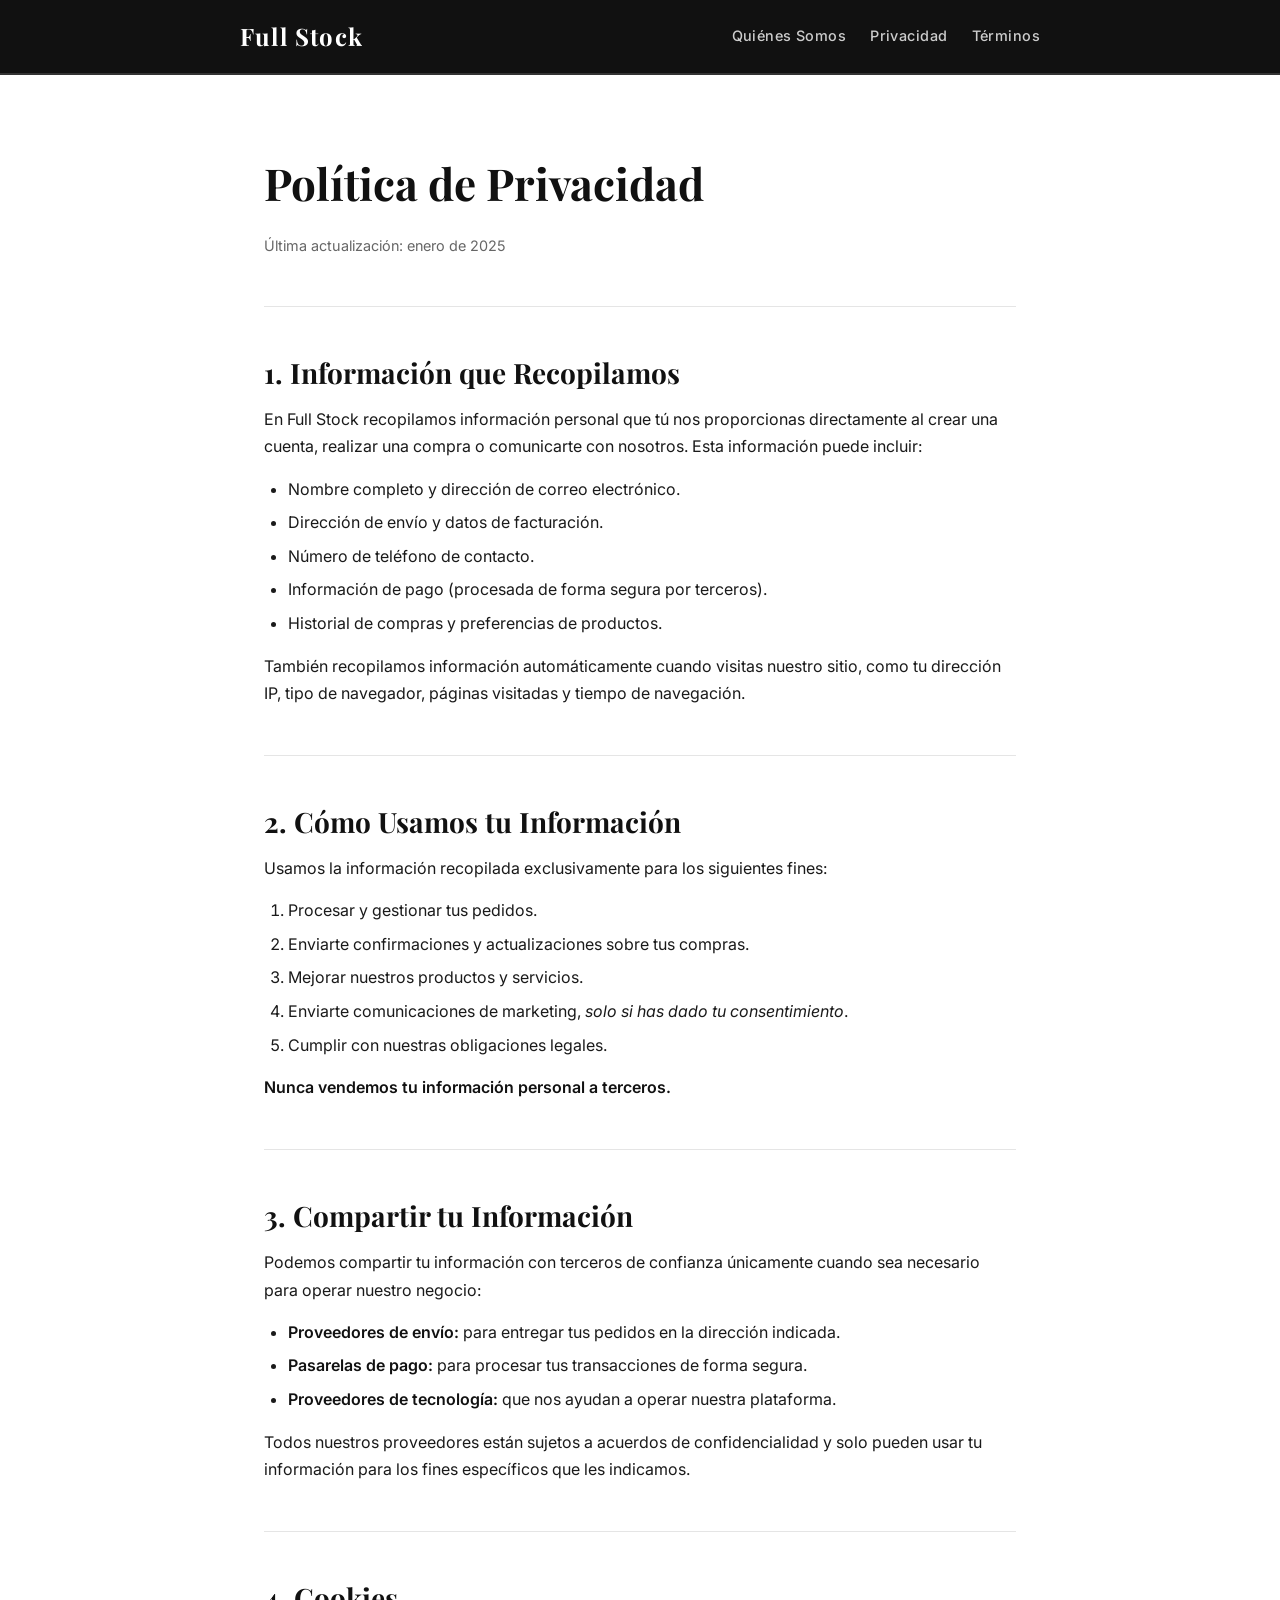
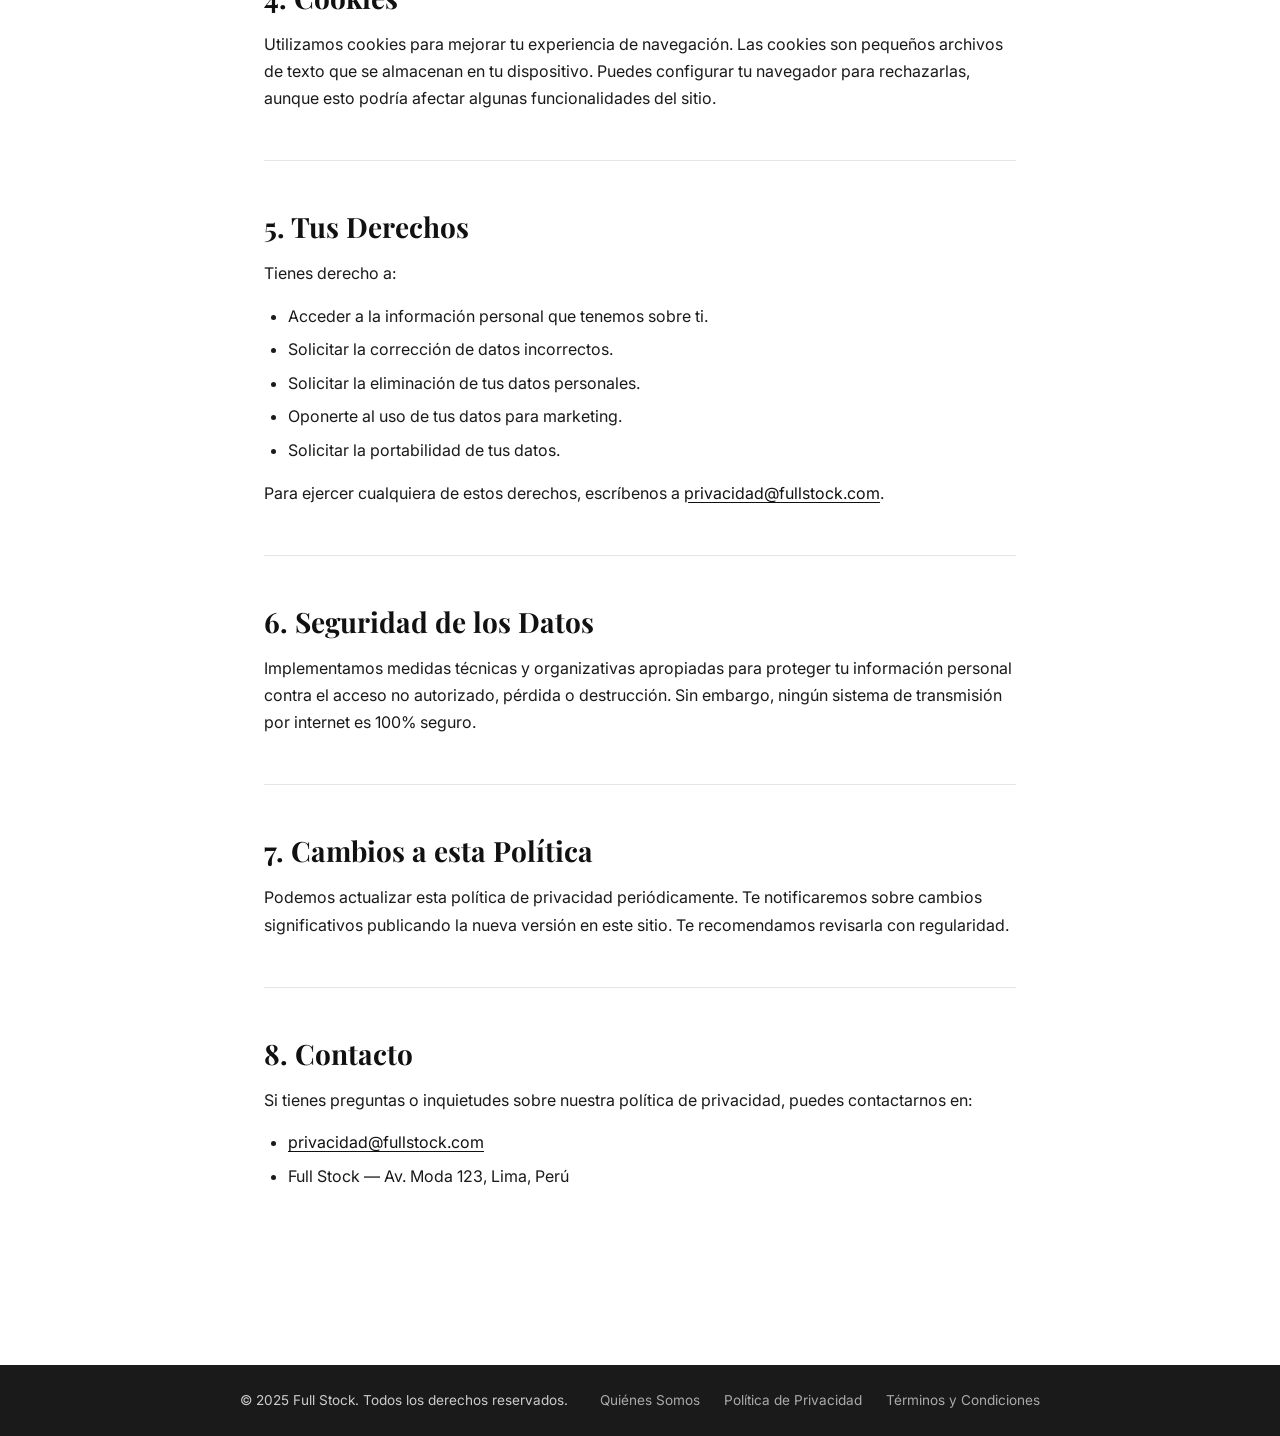
==== privacy.html @ d18617a7 "Agrega páginas de Privacidad y Términos con navegación" ====
<!DOCTYPE html>
<html lang="es">
  <head>
    <meta charset="UTF-8" />
    <meta name="viewport" content="width=device-width, initial-scale=1.0" />
    <title>Política de Privacidad | Full Stock</title>
    <link rel="stylesheet" href="styles.css" />
  </head>
  <body>

    <header>
      <div class="header-inner">
        <span class="logo">Full Stock</span>
        <nav>
          <a href="about.html">Quiénes Somos</a>
          <a href="privacy.html">Privacidad</a>
          <a href="terms.html">Términos</a>
        </nav>
      </div>
    </header>

    <main>

      <div class="page-header">
        <h1>Política de Privacidad</h1>
        <p>Última actualización: enero de 2025</p>
      </div>

      <section>
        <h2>1. Información que Recopilamos</h2>
        <p>
          En Full Stock recopilamos información personal que tú nos proporcionas
          directamente al crear una cuenta, realizar una compra o comunicarte con
          nosotros. Esta información puede incluir:
        </p>
        <ul>
          <li>Nombre completo y dirección de correo electrónico.</li>
          <li>Dirección de envío y datos de facturación.</li>
          <li>Número de teléfono de contacto.</li>
          <li>Información de pago (procesada de forma segura por terceros).</li>
          <li>Historial de compras y preferencias de productos.</li>
        </ul>
        <p>
          También recopilamos información automáticamente cuando visitas nuestro
          sitio, como tu dirección IP, tipo de navegador, páginas visitadas y
          tiempo de navegación.
        </p>
      </section>

      <section>
        <h2>2. Cómo Usamos tu Información</h2>
        <p>
          Usamos la información recopilada exclusivamente para los siguientes
          fines:
        </p>
        <ol>
          <li>Procesar y gestionar tus pedidos.</li>
          <li>Enviarte confirmaciones y actualizaciones sobre tus compras.</li>
          <li>Mejorar nuestros productos y servicios.</li>
          <li>
            Enviarte comunicaciones de marketing, <em>solo si has dado tu
            consentimiento</em>.
          </li>
          <li>Cumplir con nuestras obligaciones legales.</li>
        </ol>
        <p>
          <strong>Nunca vendemos tu información personal a terceros.</strong>
        </p>
      </section>

      <section>
        <h2>3. Compartir tu Información</h2>
        <p>
          Podemos compartir tu información con terceros de confianza únicamente
          cuando sea necesario para operar nuestro negocio:
        </p>
        <ul>
          <li>
            <strong>Proveedores de envío:</strong> para entregar tus pedidos en
            la dirección indicada.
          </li>
          <li>
            <strong>Pasarelas de pago:</strong> para procesar tus transacciones
            de forma segura.
          </li>
          <li>
            <strong>Proveedores de tecnología:</strong> que nos ayudan a operar
            nuestra plataforma.
          </li>
        </ul>
        <p>
          Todos nuestros proveedores están sujetos a acuerdos de
          confidencialidad y solo pueden usar tu información para los fines
          específicos que les indicamos.
        </p>
      </section>

      <section>
        <h2>4. Cookies</h2>
        <p>
          Utilizamos cookies para mejorar tu experiencia de navegación. Las
          cookies son pequeños archivos de texto que se almacenan en tu
          dispositivo. Puedes configurar tu navegador para rechazarlas, aunque
          esto podría afectar algunas funcionalidades del sitio.
        </p>
      </section>

      <section>
        <h2>5. Tus Derechos</h2>
        <p>Tienes derecho a:</p>
        <ul>
          <li>Acceder a la información personal que tenemos sobre ti.</li>
          <li>Solicitar la corrección de datos incorrectos.</li>
          <li>Solicitar la eliminación de tus datos personales.</li>
          <li>Oponerte al uso de tus datos para marketing.</li>
          <li>Solicitar la portabilidad de tus datos.</li>
        </ul>
        <p>
          Para ejercer cualquiera de estos derechos, escríbenos a
          <a href="mailto:privacidad@fullstock.com">privacidad@fullstock.com</a>.
        </p>
      </section>

      <section>
        <h2>6. Seguridad de los Datos</h2>
        <p>
          Implementamos medidas técnicas y organizativas apropiadas para
          proteger tu información personal contra el acceso no autorizado,
          pérdida o destrucción. Sin embargo, ningún sistema de transmisión por
          internet es 100% seguro.
        </p>
      </section>

      <section>
        <h2>7. Cambios a esta Política</h2>
        <p>
          Podemos actualizar esta política de privacidad periódicamente. Te
          notificaremos sobre cambios significativos publicando la nueva versión
          en este sitio. Te recomendamos revisarla con regularidad.
        </p>
      </section>

      <section>
        <h2>8. Contacto</h2>
        <p>
          Si tienes preguntas o inquietudes sobre nuestra política de
          privacidad, puedes contactarnos en:
        </p>
        <ul>
          <li>
            <a href="mailto:privacidad@fullstock.com">privacidad@fullstock.com</a>
          </li>
          <li>Full Stock &mdash; Av. Moda 123, Lima, Perú</li>
        </ul>
      </section>

    </main>

    <footer>
      <div class="footer-inner">
        <p>&copy; 2025 Full Stock. Todos los derechos reservados.</p>
        <nav>
          <a href="about.html">Quiénes Somos</a>
          <a href="privacy.html">Política de Privacidad</a>
          <a href="terms.html">Términos y Condiciones</a>
        </nav>
      </div>
    </footer>

  </body>
</html>
---- styles.css ----
/* =========================================
   Full Stock - Estilos Globales
   ========================================= */

/* Importar fuente de Google Fonts */
@import url('https://fonts.googleapis.com/css2?family=Playfair+Display:wght@400;600;700&family=Inter:wght@300;400;500;600&display=swap');

/* Reset y box-sizing global */
*,
*::before,
*::after {
  box-sizing: border-box;
  margin: 0;
  padding: 0;
}

/* =========================================
   Variables de diseño
   ========================================= */
:root {
  --color-bg: #ffffff;
  --color-text: #1a1a1a;
  --color-text-muted: #666666;
  --color-heading: #111111;
  --color-accent: #2d2d2d;
  --color-border: #e5e5e5;
  --color-header-bg: #111111;
  --color-header-text: #ffffff;
  --color-footer-bg: #1a1a1a;
  --color-footer-text: #cccccc;
  --color-link: #111111;
  --color-link-hover: #555555;

  --font-display: 'Playfair Display', Georgia, serif;
  --font-body: 'Inter', system-ui, sans-serif;

  --max-width: 800px;
  --spacing-xs: 8px;
  --spacing-sm: 16px;
  --spacing-md: 24px;
  --spacing-lg: 48px;
  --spacing-xl: 80px;
}

/* =========================================
   Base
   ========================================= */
html {
  font-size: 16px;
  scroll-behavior: smooth;
}

body {
  font-family: var(--font-body);
  font-weight: 400;
  color: var(--color-text);
  background-color: var(--color-bg);
  line-height: 1.7;
}

/* =========================================
   Tipografía
   ========================================= */
h1, h2, h3, h4 {
  font-family: var(--font-display);
  color: var(--color-heading);
  line-height: 1.25;
  font-weight: 700;
}

h1 {
  font-size: 2.75rem;
  margin-bottom: var(--spacing-md);
}

h2 {
  font-size: 1.75rem;
  margin-bottom: var(--spacing-sm);
}

h3 {
  font-size: 1.25rem;
  margin-bottom: var(--spacing-xs);
}

p {
  font-size: 1rem;
  color: var(--color-text);
  margin-bottom: var(--spacing-sm);
}

p:last-child {
  margin-bottom: 0;
}

a {
  color: var(--color-link);
  text-decoration: underline;
  text-underline-offset: 3px;
  transition: color 0.2s ease;
}

a:hover {
  color: var(--color-link-hover);
}

ul, ol {
  padding-left: var(--spacing-md);
  margin-bottom: var(--spacing-sm);
}

li {
  margin-bottom: var(--spacing-xs);
  line-height: 1.6;
}

strong {
  font-weight: 600;
  color: var(--color-heading);
}

/* =========================================
   Header
   ========================================= */
header {
  background-color: var(--color-header-bg);
  color: var(--color-header-text);
  padding: var(--spacing-sm) var(--spacing-md);
  border-bottom: 2px solid #333333;
}

.header-inner {
  max-width: var(--max-width);
  margin: 0 auto;
  display: flex;
  align-items: center;
  justify-content: space-between;
  flex-wrap: wrap;
  gap: var(--spacing-sm);
}

.logo {
  font-family: var(--font-display);
  font-size: 1.5rem;
  font-weight: 700;
  color: var(--color-header-text);
  letter-spacing: 0.05em;
}

header nav {
  display: flex;
  gap: var(--spacing-md);
  flex-wrap: wrap;
}

header nav a {
  color: #cccccc;
  text-decoration: none;
  font-size: 0.9rem;
  font-weight: 500;
  letter-spacing: 0.03em;
  transition: color 0.2s ease;
}

header nav a:hover {
  color: #ffffff;
}

/* =========================================
   Main Content
   ========================================= */
main {
  max-width: var(--max-width);
  margin: 0 auto;
  padding: var(--spacing-xl) var(--spacing-md);
}

/* Secciones dentro de main */
main section {
  margin-bottom: var(--spacing-lg);
  padding-bottom: var(--spacing-lg);
  border-bottom: 1px solid var(--color-border);
}

main section:last-child {
  border-bottom: none;
  margin-bottom: 0;
  padding-bottom: 0;
}

/* Hero section */
.hero-section {
  text-align: left;
}

.hero-subtitle {
  font-size: 1.15rem;
  color: var(--color-text-muted);
  max-width: 600px;
  line-height: 1.8;
}

/* =========================================
   Footer
   ========================================= */
footer {
  background-color: var(--color-footer-bg);
  color: var(--color-footer-text);
  padding: var(--spacing-md);
  margin-top: var(--spacing-xl);
}

.footer-inner {
  max-width: var(--max-width);
  margin: 0 auto;
  display: flex;
  align-items: center;
  justify-content: space-between;
  flex-wrap: wrap;
  gap: var(--spacing-sm);
}

footer p {
  font-size: 0.85rem;
  color: var(--color-footer-text);
  margin-bottom: 0;
}

footer nav {
  display: flex;
  gap: var(--spacing-md);
  flex-wrap: wrap;
}

footer nav a {
  color: #aaaaaa;
  text-decoration: none;
  font-size: 0.85rem;
  transition: color 0.2s ease;
}

footer nav a:hover {
  color: #ffffff;
}

/* =========================================
   Página de Privacidad y Términos
   ========================================= */
.page-header {
  margin-bottom: var(--spacing-lg);
  padding-bottom: var(--spacing-lg);
  border-bottom: 1px solid var(--color-border);
}

.page-header p {
  color: var(--color-text-muted);
  font-size: 0.9rem;
}

/* =========================================
   Responsive
   ========================================= */
@media (max-width: 600px) {
  h1 {
    font-size: 2rem;
  }

  h2 {
    font-size: 1.4rem;
  }

  main {
    padding: var(--spacing-lg) var(--spacing-sm);
  }

  .header-inner,
  .footer-inner {
    flex-direction: column;
    align-items: flex-start;
  }
}
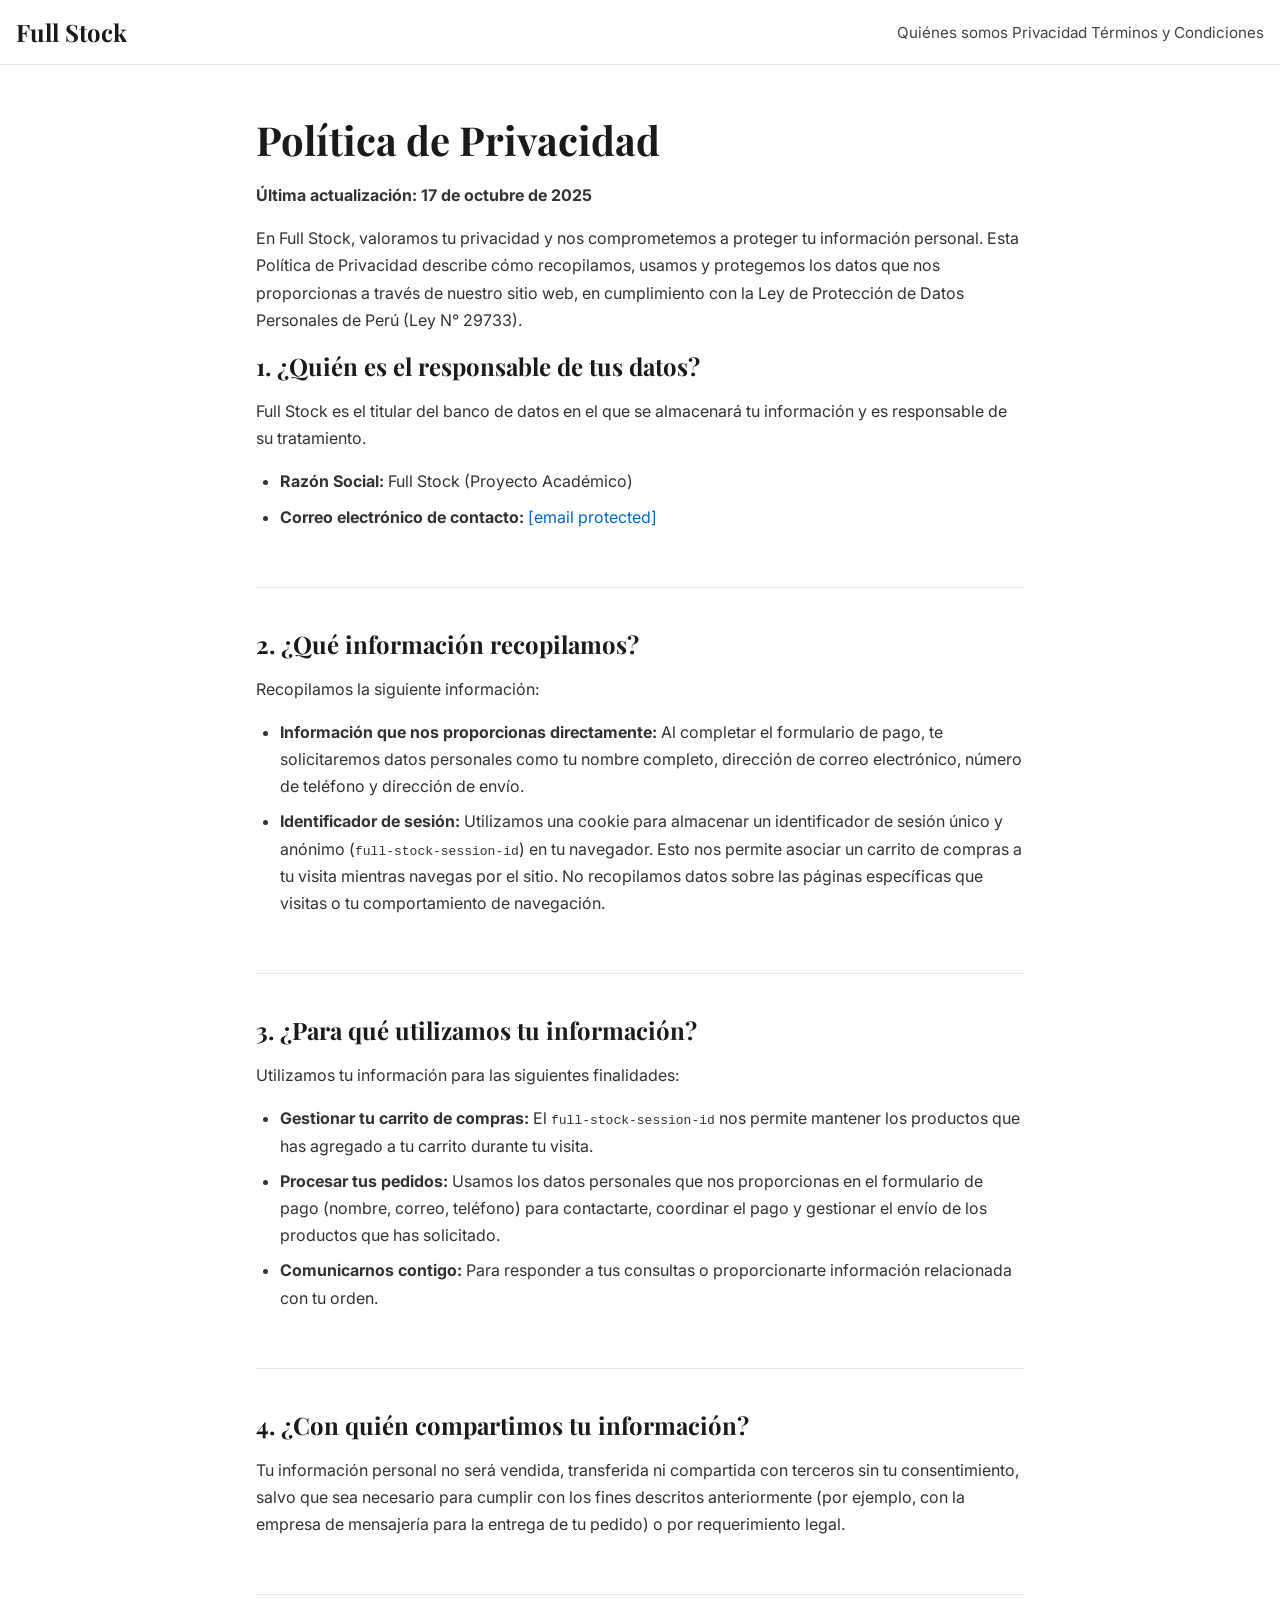
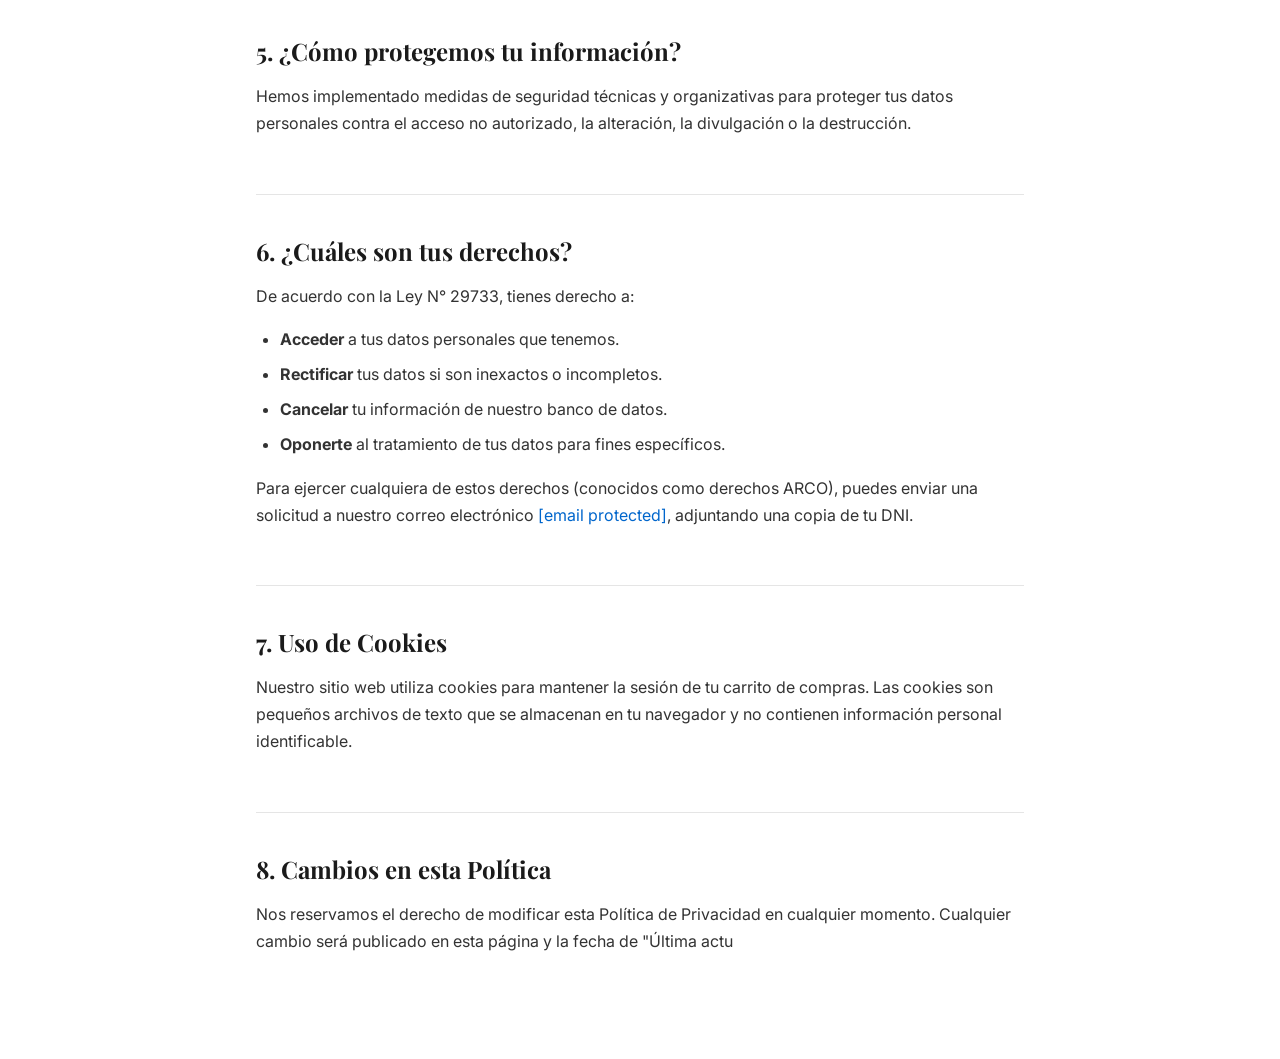
==== commit 052d6416: "Actualiza estilos y contenido de páginas principales" ====
--- a/privacy.html
+++ b/privacy.html
@@ -8,164 +8,138 @@
   </head>
   <body>
 
-    <header>
+    <header class="site-header">
       <div class="header-inner">
-        <span class="logo">Full Stock</span>
-        <nav>
-          <a href="about.html">Quiénes Somos</a>
+        <a href="index.html" class="logo">Full Stock</a>
+        <nav class="main-nav">
+          <a href="about.html">Quiénes somos</a>
           <a href="privacy.html">Privacidad</a>
-          <a href="terms.html">Términos</a>
+          <a href="terms.html">Términos y Condiciones</a>
         </nav>
       </div>
     </header>
 
-    <main>
+    <main class="page-content">
 
       <div class="page-header">
         <h1>Política de Privacidad</h1>
-        <p>Última actualización: enero de 2025</p>
+        <p><strong>Última actualización: 17 de octubre de 2025</strong></p>
+        <p>
+          En Full Stock, valoramos tu privacidad y nos comprometemos a proteger
+          tu información personal. Esta Política de Privacidad describe cómo
+          recopilamos, usamos y protegemos los datos que nos proporcionas a
+          través de nuestro sitio web, en cumplimiento con la Ley de Protección
+          de Datos Personales de Perú (Ley N° 29733).
+        </p>
       </div>
 
       <section>
-        <h2>1. Información que Recopilamos</h2>
+        <h2>1. ¿Quién es el responsable de tus datos?</h2>
         <p>
-          En Full Stock recopilamos información personal que tú nos proporcionas
-          directamente al crear una cuenta, realizar una compra o comunicarte con
-          nosotros. Esta información puede incluir:
+          Full Stock es el titular del banco de datos en el que se almacenará
+          tu información y es responsable de su tratamiento.
         </p>
         <ul>
-          <li>Nombre completo y dirección de correo electrónico.</li>
-          <li>Dirección de envío y datos de facturación.</li>
-          <li>Número de teléfono de contacto.</li>
-          <li>Información de pago (procesada de forma segura por terceros).</li>
-          <li>Historial de compras y preferencias de productos.</li>
+          <li><strong>Razón Social:</strong> Full Stock (Proyecto Académico)</li>
+          <li>
+            <strong>Correo electrónico de contacto:</strong>
+            <a href="/cdn-cgi/l/email-protection#41313328372022282520256c27342d2d32352e222a01222e252420232d246f2d20"><span class="__cf_email__" data-cfemail="3343415a4552505a5752571e55465f5f40475c505873505c575652515f561d5f52">[email&#160;protected]</span></a>
+          </li>
         </ul>
+      </section>
+
+      <section>
+        <h2>2. ¿Qué información recopilamos?</h2>
+        <p>Recopilamos la siguiente información:</p>
+        <ul>
+          <li>
+            <strong>Información que nos proporcionas directamente:</strong> Al
+            completar el formulario de pago, te solicitaremos datos personales
+            como tu nombre completo, dirección de correo electrónico, número de
+            teléfono y dirección de envío.
+          </li>
+          <li>
+            <strong>Identificador de sesión:</strong> Utilizamos una cookie para
+            almacenar un identificador de sesión único y anónimo
+            (<code>full-stock-session-id</code>) en tu navegador. Esto nos
+            permite asociar un carrito de compras a tu visita mientras navegas
+            por el sitio. No recopilamos datos sobre las páginas específicas que
+            visitas o tu comportamiento de navegación.
+          </li>
+        </ul>
+      </section>
+
+      <section>
+        <h2>3. ¿Para qué utilizamos tu información?</h2>
+        <p>Utilizamos tu información para las siguientes finalidades:</p>
+        <ul>
+          <li>
+            <strong>Gestionar tu carrito de compras:</strong> El
+            <code>full-stock-session-id</code> nos permite mantener los
+            productos que has agregado a tu carrito durante tu visita.
+          </li>
+          <li>
+            <strong>Procesar tus pedidos:</strong> Usamos los datos personales
+            que nos proporcionas en el formulario de pago (nombre, correo,
+            teléfono) para contactarte, coordinar el pago y gestionar el envío
+            de los productos que has solicitado.
+          </li>
+          <li>
+            <strong>Comunicarnos contigo:</strong> Para responder a tus
+            consultas o proporcionarte información relacionada con tu orden.
+          </li>
+        </ul>
+      </section>
+
+      <section>
+        <h2>4. ¿Con quién compartimos tu información?</h2>
         <p>
-          También recopilamos información automáticamente cuando visitas nuestro
-          sitio, como tu dirección IP, tipo de navegador, páginas visitadas y
-          tiempo de navegación.
+          Tu información personal no será vendida, transferida ni compartida con
+          terceros sin tu consentimiento, salvo que sea necesario para cumplir
+          con los fines descritos anteriormente (por ejemplo, con la empresa de
+          mensajería para la entrega de tu pedido) o por requerimiento legal.
         </p>
       </section>
 
       <section>
-        <h2>2. Cómo Usamos tu Información</h2>
+        <h2>5. ¿Cómo protegemos tu información?</h2>
         <p>
-          Usamos la información recopilada exclusivamente para los siguientes
-          fines:
-        </p>
-        <ol>
-          <li>Procesar y gestionar tus pedidos.</li>
-          <li>Enviarte confirmaciones y actualizaciones sobre tus compras.</li>
-          <li>Mejorar nuestros productos y servicios.</li>
-          <li>
-            Enviarte comunicaciones de marketing, <em>solo si has dado tu
-            consentimiento</em>.
-          </li>
-          <li>Cumplir con nuestras obligaciones legales.</li>
-        </ol>
-        <p>
-          <strong>Nunca vendemos tu información personal a terceros.</strong>
+          Hemos implementado medidas de seguridad técnicas y organizativas para
+          proteger tus datos personales contra el acceso no autorizado, la
+          alteración, la divulgación o la destrucción.
         </p>
       </section>
 
       <section>
-        <h2>3. Compartir tu Información</h2>
-        <p>
-          Podemos compartir tu información con terceros de confianza únicamente
-          cuando sea necesario para operar nuestro negocio:
-        </p>
+        <h2>6. ¿Cuáles son tus derechos?</h2>
+        <p>De acuerdo con la Ley N° 29733, tienes derecho a:</p>
         <ul>
-          <li>
-            <strong>Proveedores de envío:</strong> para entregar tus pedidos en
-            la dirección indicada.
-          </li>
-          <li>
-            <strong>Pasarelas de pago:</strong> para procesar tus transacciones
-            de forma segura.
-          </li>
-          <li>
-            <strong>Proveedores de tecnología:</strong> que nos ayudan a operar
-            nuestra plataforma.
-          </li>
+          <li><strong>Acceder</strong> a tus datos personales que tenemos.</li>
+          <li><strong>Rectificar</strong> tus datos si son inexactos o incompletos.</li>
+          <li><strong>Cancelar</strong> tu información de nuestro banco de datos.</li>
+          <li><strong>Oponerte</strong> al tratamiento de tus datos para fines específicos.</li>
         </ul>
         <p>
-          Todos nuestros proveedores están sujetos a acuerdos de
-          confidencialidad y solo pueden usar tu información para los fines
-          específicos que les indicamos.
+          Para ejercer cualquiera de estos derechos (conocidos como derechos
+          ARCO), puedes enviar una solicitud a nuestro correo electrónico
+          <a href="/cdn-cgi/l/email-protection#a2d2d0cbd4c3c1cbc6c3c68fc4d7ceced1d6cdc1c9e2c1cdc6c7c3c0cec78ccec3"><span class="__cf_email__" data-cfemail="79090b100f181a101d181d541f0c15150a0d161a12391a161d1c181b151c571518">[email&#160;protected]</span></a>,
+          adjuntando una copia de tu DNI.
         </p>
       </section>
 
       <section>
-        <h2>4. Cookies</h2>
+        <h2>7. Uso de Cookies</h2>
         <p>
-          Utilizamos cookies para mejorar tu experiencia de navegación. Las
-          cookies son pequeños archivos de texto que se almacenan en tu
-          dispositivo. Puedes configurar tu navegador para rechazarlas, aunque
-          esto podría afectar algunas funcionalidades del sitio.
+          Nuestro sitio web utiliza cookies para mantener la sesión de tu
+          carrito de compras. Las cookies son pequeños archivos de texto que se
+          almacenan en tu navegador y no contienen información personal
+          identificable.
         </p>
       </section>
 
       <section>
-        <h2>5. Tus Derechos</h2>
-        <p>Tienes derecho a:</p>
-        <ul>
-          <li>Acceder a la información personal que tenemos sobre ti.</li>
-          <li>Solicitar la corrección de datos incorrectos.</li>
-          <li>Solicitar la eliminación de tus datos personales.</li>
-          <li>Oponerte al uso de tus datos para marketing.</li>
-          <li>Solicitar la portabilidad de tus datos.</li>
-        </ul>
+        <h2>8. Cambios en esta Política</h2>
         <p>
-          Para ejercer cualquiera de estos derechos, escríbenos a
-          <a href="mailto:privacidad@fullstock.com">privacidad@fullstock.com</a>.
-        </p>
-      </section>
-
-      <section>
-        <h2>6. Seguridad de los Datos</h2>
-        <p>
-          Implementamos medidas técnicas y organizativas apropiadas para
-          proteger tu información personal contra el acceso no autorizado,
-          pérdida o destrucción. Sin embargo, ningún sistema de transmisión por
-          internet es 100% seguro.
-        </p>
-      </section>
-
-      <section>
-        <h2>7. Cambios a esta Política</h2>
-        <p>
-          Podemos actualizar esta política de privacidad periódicamente. Te
-          notificaremos sobre cambios significativos publicando la nueva versión
-          en este sitio. Te recomendamos revisarla con regularidad.
-        </p>
-      </section>
-
-      <section>
-        <h2>8. Contacto</h2>
-        <p>
-          Si tienes preguntas o inquietudes sobre nuestra política de
-          privacidad, puedes contactarnos en:
-        </p>
-        <ul>
-          <li>
-            <a href="mailto:privacidad@fullstock.com">privacidad@fullstock.com</a>
-          </li>
-          <li>Full Stock &mdash; Av. Moda 123, Lima, Perú</li>
-        </ul>
-      </section>
-
-    </main>
-
-    <footer>
-      <div class="footer-inner">
-        <p>&copy; 2025 Full Stock. Todos los derechos reservados.</p>
-        <nav>
-          <a href="about.html">Quiénes Somos</a>
-          <a href="privacy.html">Política de Privacidad</a>
-          <a href="terms.html">Términos y Condiciones</a>
-        </nav>
-      </div>
-    </footer>
-
-  </body>
-</html>
+          Nos reservamos el derecho de modificar esta Política de Privacidad en
+          cualquier momento. Cualquier cambio será publicado en esta página y la
+          fecha de "Última actu
--- a/styles.css
+++ b/styles.css
@@ -1,281 +1,266 @@
-/* =========================================
-   Full Stock - Estilos Globales
-   ========================================= */
-
-/* Importar fuente de Google Fonts */
-@import url('https://fonts.googleapis.com/css2?family=Playfair+Display:wght@400;600;700&family=Inter:wght@300;400;500;600&display=swap');
-
-/* Reset y box-sizing global */
-*,
-*::before,
-*::after {
+@import url('https://fonts.googleapis.com/css2?family=Playfair+Display:wght@400;700&family=Inter:wght@400;500;600&display=swap');
+
+/* ===== RESET Y BASE ===== */
+*, *::before, *::after {
   box-sizing: border-box;
   margin: 0;
   padding: 0;
 }
 
-/* =========================================
-   Variables de diseño
-   ========================================= */
-:root {
-  --color-bg: #ffffff;
-  --color-text: #1a1a1a;
-  --color-text-muted: #666666;
-  --color-heading: #111111;
-  --color-accent: #2d2d2d;
-  --color-border: #e5e5e5;
-  --color-header-bg: #111111;
-  --color-header-text: #ffffff;
-  --color-footer-bg: #1a1a1a;
-  --color-footer-text: #cccccc;
-  --color-link: #111111;
-  --color-link-hover: #555555;
-
-  --font-display: 'Playfair Display', Georgia, serif;
-  --font-body: 'Inter', system-ui, sans-serif;
-
-  --max-width: 800px;
-  --spacing-xs: 8px;
-  --spacing-sm: 16px;
-  --spacing-md: 24px;
-  --spacing-lg: 48px;
-  --spacing-xl: 80px;
-}
-
-/* =========================================
-   Base
-   ========================================= */
-html {
-  font-size: 16px;
-  scroll-behavior: smooth;
-}
-
 body {
-  font-family: var(--font-body);
-  font-weight: 400;
-  color: var(--color-text);
-  background-color: var(--color-bg);
-  line-height: 1.7;
-}
-
-/* =========================================
-   Tipografía
-   ========================================= */
-h1, h2, h3, h4 {
-  font-family: var(--font-display);
-  color: var(--color-heading);
-  line-height: 1.25;
-  font-weight: 700;
-}
-
-h1 {
-  font-size: 2.75rem;
-  margin-bottom: var(--spacing-md);
-}
-
-h2 {
-  font-size: 1.75rem;
-  margin-bottom: var(--spacing-sm);
-}
-
-h3 {
-  font-size: 1.25rem;
-  margin-bottom: var(--spacing-xs);
-}
-
-p {
-  font-size: 1rem;
-  color: var(--color-text);
-  margin-bottom: var(--spacing-sm);
-}
-
-p:last-child {
-  margin-bottom: 0;
+  font-family: 'Inter', sans-serif;
+  color: #1a1a1a;
+  background-color: #fff;
+}
+
+img {
+  display: block;
+  max-width: 100%;
+  height: auto;
 }
 
 a {
-  color: var(--color-link);
-  text-decoration: underline;
-  text-underline-offset: 3px;
-  transition: color 0.2s ease;
-}
-
-a:hover {
-  color: var(--color-link-hover);
-}
-
-ul, ol {
-  padding-left: var(--spacing-md);
-  margin-bottom: var(--spacing-sm);
-}
-
-li {
-  margin-bottom: var(--spacing-xs);
-  line-height: 1.6;
-}
-
-strong {
-  font-weight: 600;
-  color: var(--color-heading);
-}
-
-/* =========================================
-   Header
-   ========================================= */
-header {
-  background-color: var(--color-header-bg);
-  color: var(--color-header-text);
-  padding: var(--spacing-sm) var(--spacing-md);
-  border-bottom: 2px solid #333333;
+  text-decoration: none;
+  color: inherit;
+}
+
+/* ===== CONTAINER ===== */
+.container {
+  padding-left: 1rem;
+  padding-right: 1rem;
+  max-width: 80rem;
+  margin-left: auto;
+  margin-right: auto;
+}
+
+@media (min-width: 40rem) {
+  .container {
+    padding-left: 1.5rem;
+    padding-right: 1.5rem;
+  }
+}
+
+@media (min-width: 64rem) {
+  .container {
+    padding-left: 2rem;
+    padding-right: 2rem;
+  }
+}
+
+/* ===== HEADER ===== */
+.site-header {
+  border-bottom: 1px solid #e5e5e5;
+  padding: 1rem 0;
 }
 
 .header-inner {
-  max-width: var(--max-width);
-  margin: 0 auto;
   display: flex;
   align-items: center;
   justify-content: space-between;
-  flex-wrap: wrap;
-  gap: var(--spacing-sm);
+  padding-left: 1rem;
+  padding-right: 1rem;
+  max-width: 80rem;
+  margin: 0 auto;
 }
 
 .logo {
-  font-family: var(--font-display);
+  font-family: 'Playfair Display', serif;
+  font-weight: 700;
   font-size: 1.5rem;
-  font-weight: 700;
-  color: var(--color-header-text);
-  letter-spacing: 0.05em;
-}
-
-header nav {
-  display: flex;
-  gap: var(--spacing-md);
-  flex-wrap: wrap;
-}
-
+  color: #1a1a1a;
+}
+
+.header-nav {
+  display: flex;
+  gap: 2rem;
+}
+
+.header-nav a {
+  font-size: 0.95rem;
+  color: #444;
+  transition: color 0.2s;
+}
+
+.header-nav a:hover {
+  color: #000;
+}
+
+.cart-icon {
+  color: #444;
+  display: flex;
+  align-items: center;
+}
+
+.cart-icon:hover {
+  color: #000;
+}
+
+/* ===== CATEGORIES SECTION ===== */
+.categories-section {
+  padding: 3rem 0;
+}
+
+.categories-section h2 {
+  font-family: 'Playfair Display', serif;
+  font-size: 2rem;
+  font-weight: 700;
+  margin-bottom: 0.75rem;
+}
+
+.categories-subtitle {
+  color: #555;
+  line-height: 1.6;
+  max-width: 60ch;
+  margin-bottom: 2rem;
+}
+
+.categories-grid {
+  display: flex;
+  flex-direction: column;
+  gap: 2rem;
+}
+
+@media (min-width: 40rem) {
+  .categories-grid {
+    flex-direction: row;
+    flex-wrap: wrap;
+  }
+
+  .category-card {
+    flex: 1 1 calc(50% - 1rem);
+  }
+}
+
+@media (min-width: 64rem) {
+  .categories-grid {
+    flex-wrap: nowrap;
+  }
+
+  .category-card {
+    flex: 1;
+  }
+}
+
+.category-image-container {
+  aspect-ratio: 1 / 1;
+  overflow: hidden;
+  border-radius: 0.5rem;
+  margin-bottom: 1rem;
+}
+
+.category-image-container img {
+  width: 100%;
+  height: 100%;
+  object-fit: cover;
+}
+
+.category-card h3 {
+  font-size: 1.1rem;
+  font-weight: 700;
+  margin-bottom: 0.4rem;
+}
+
+.category-card p {
+  color: #555;
+  font-size: 0.9rem;
+  line-height: 1.5;
+}
+
+/* ===== FOOTER ===== */
+.site-footer {
+  border-top: 1px solid #e5e5e5;
+  padding: 2rem 0;
+  margin-top: 2rem;
+}
+
+/* ===== PÁGINAS INTERNAS (about, privacy, terms) ===== */
+.header-inner nav a,
 header nav a {
-  color: #cccccc;
-  text-decoration: none;
-  font-size: 0.9rem;
-  font-weight: 500;
-  letter-spacing: 0.03em;
-  transition: color 0.2s ease;
-}
-
-header nav a:hover {
-  color: #ffffff;
-}
-
-/* =========================================
-   Main Content
-   ========================================= */
-main {
-  max-width: var(--max-width);
-  margin: 0 auto;
-  padding: var(--spacing-xl) var(--spacing-md);
-}
-
-/* Secciones dentro de main */
-main section {
-  margin-bottom: var(--spacing-lg);
-  padding-bottom: var(--spacing-lg);
-  border-bottom: 1px solid var(--color-border);
-}
-
-main section:last-child {
-  border-bottom: none;
-  margin-bottom: 0;
-  padding-bottom: 0;
-}
-
-/* Hero section */
-.hero-section {
-  text-align: left;
-}
-
-.hero-subtitle {
-  font-size: 1.15rem;
-  color: var(--color-text-muted);
-  max-width: 600px;
-  line-height: 1.8;
-}
-
-/* =========================================
-   Footer
-   ========================================= */
-footer {
-  background-color: var(--color-footer-bg);
-  color: var(--color-footer-text);
-  padding: var(--spacing-md);
-  margin-top: var(--spacing-xl);
-}
-
-.footer-inner {
-  max-width: var(--max-width);
-  margin: 0 auto;
+  color: #444;
+  font-size: 0.95rem;
+}
+
+header {
+  border-bottom: 1px solid #e5e5e5;
+  padding: 1rem 0;
+}
+
+.header-inner {
   display: flex;
   align-items: center;
   justify-content: space-between;
-  flex-wrap: wrap;
-  gap: var(--spacing-sm);
-}
-
-footer p {
-  font-size: 0.85rem;
-  color: var(--color-footer-text);
-  margin-bottom: 0;
-}
-
-footer nav {
-  display: flex;
-  gap: var(--spacing-md);
-  flex-wrap: wrap;
-}
-
-footer nav a {
-  color: #aaaaaa;
+}
+
+main {
+  max-width: 50rem;
+  margin: 3rem auto;
+  padding: 0 1rem;
+}
+
+section {
+  margin-bottom: 2.5rem;
+  padding-bottom: 2.5rem;
+  border-bottom: 1px solid #e5e5e5;
+}
+
+section:last-child {
+  border-bottom: none;
+}
+
+h1 {
+  font-family: 'Playfair Display', serif;
+  font-size: 2.5rem;
+  font-weight: 700;
+  margin-bottom: 1rem;
+}
+
+h2 {
+  font-family: 'Playfair Display', serif;
+  font-size: 1.5rem;
+  font-weight: 700;
+  margin-bottom: 1rem;
+}
+
+p {
+  line-height: 1.7;
+  color: #333;
+  margin-bottom: 1rem;
+}
+
+ul {
+  padding-left: 1.5rem;
+  margin-bottom: 1rem;
+}
+
+li {
+  line-height: 1.7;
+  color: #333;
+  margin-bottom: 0.5rem;
+}
+
+a {
+  color: #0066cc;
+}
+
+a:hover {
+  text-decoration: underline;
+}
+
+.logo {
+  font-family: 'Playfair Display', serif;
+  font-weight: 700;
+  font-size: 1.5rem;
+  color: #1a1a1a;
   text-decoration: none;
-  font-size: 0.85rem;
-  transition: color 0.2s ease;
-}
-
-footer nav a:hover {
-  color: #ffffff;
-}
-
-/* =========================================
-   Página de Privacidad y Términos
-   ========================================= */
-.page-header {
-  margin-bottom: var(--spacing-lg);
-  padding-bottom: var(--spacing-lg);
-  border-bottom: 1px solid var(--color-border);
-}
-
-.page-header p {
-  color: var(--color-text-muted);
-  font-size: 0.9rem;
-}
-
-/* =========================================
-   Responsive
-   ========================================= */
-@media (max-width: 600px) {
-  h1 {
-    font-size: 2rem;
-  }
-
-  h2 {
-    font-size: 1.4rem;
-  }
-
-  main {
-    padding: var(--spacing-lg) var(--spacing-sm);
-  }
-
-  .header-inner,
-  .footer-inner {
-    flex-direction: column;
-    align-items: flex-start;
-  }
-}
+}
+
+footer {
+  border-top: 1px solid #e5e5e5;
+  padding: 2rem 1rem;
+  margin-top: 3rem;
+}
+
+.footer-inner {
+  max-width: 50rem;
+  margin: 0 auto;
+}
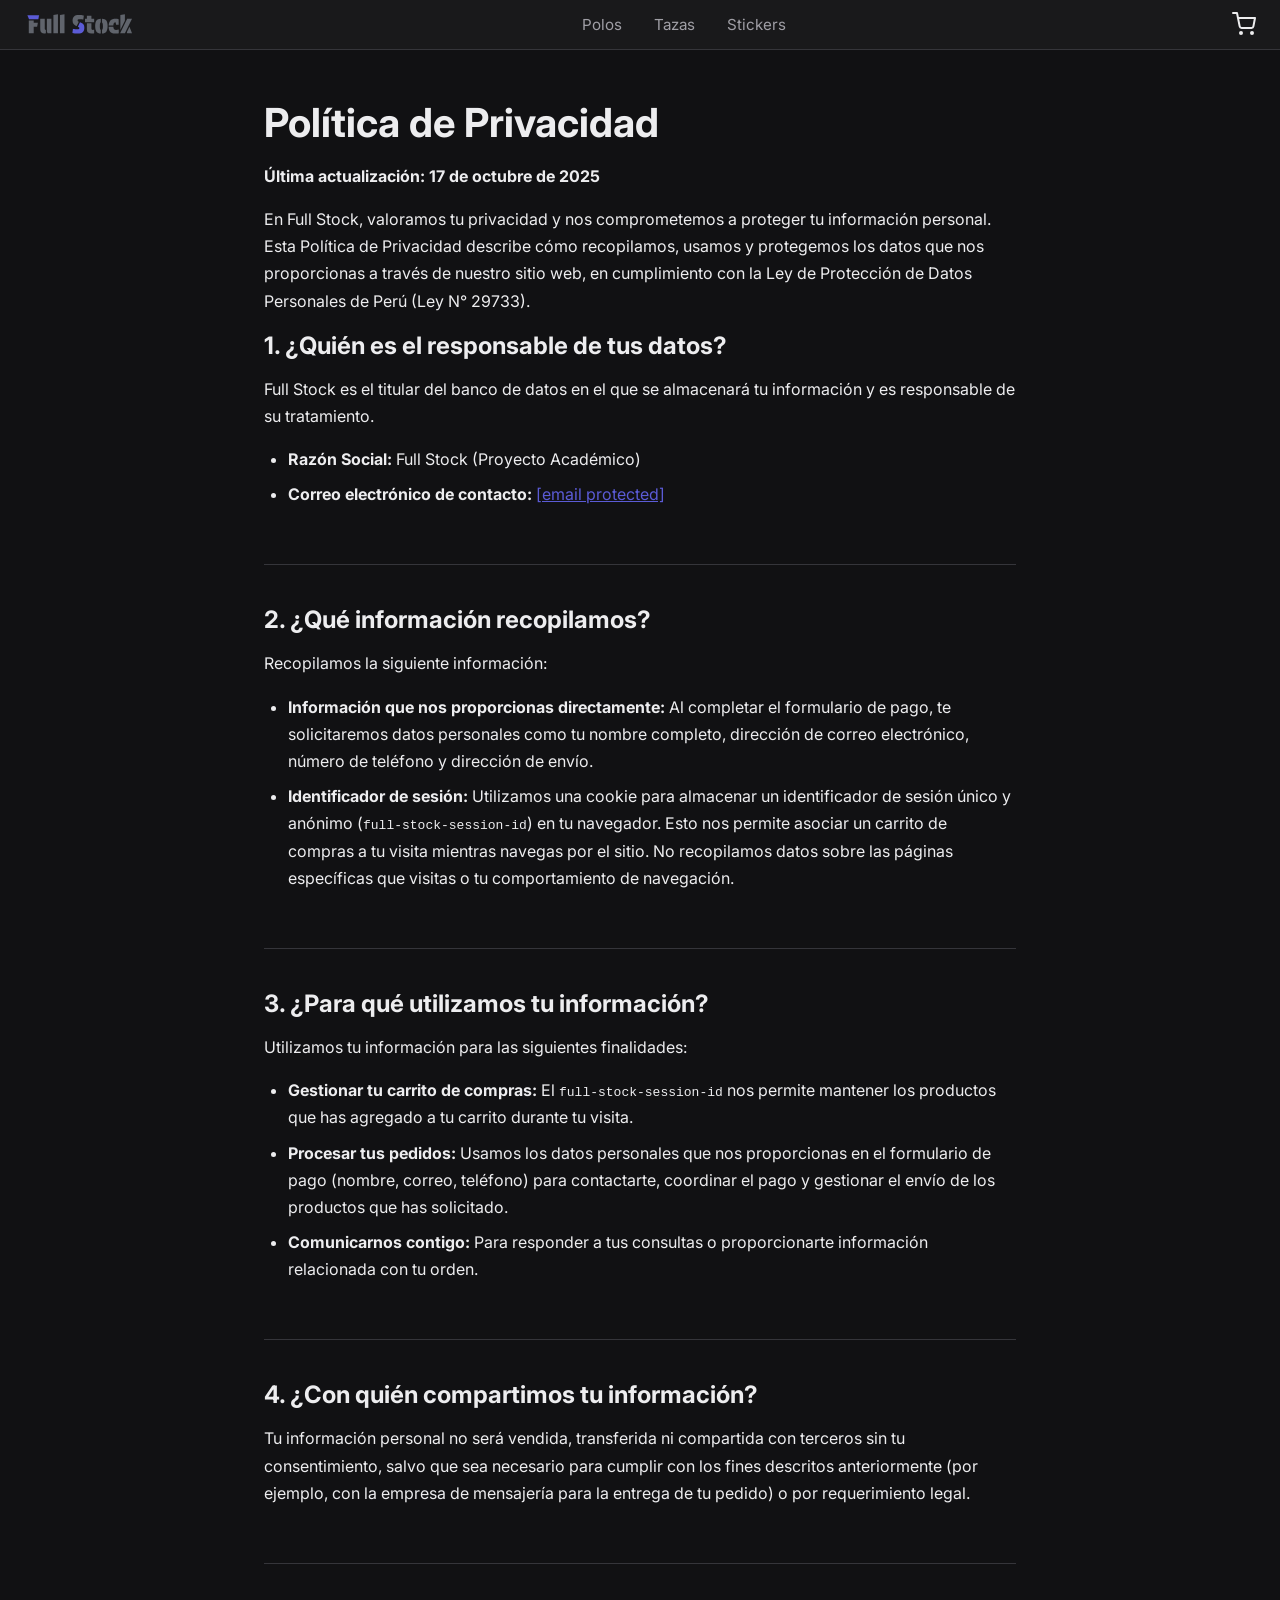
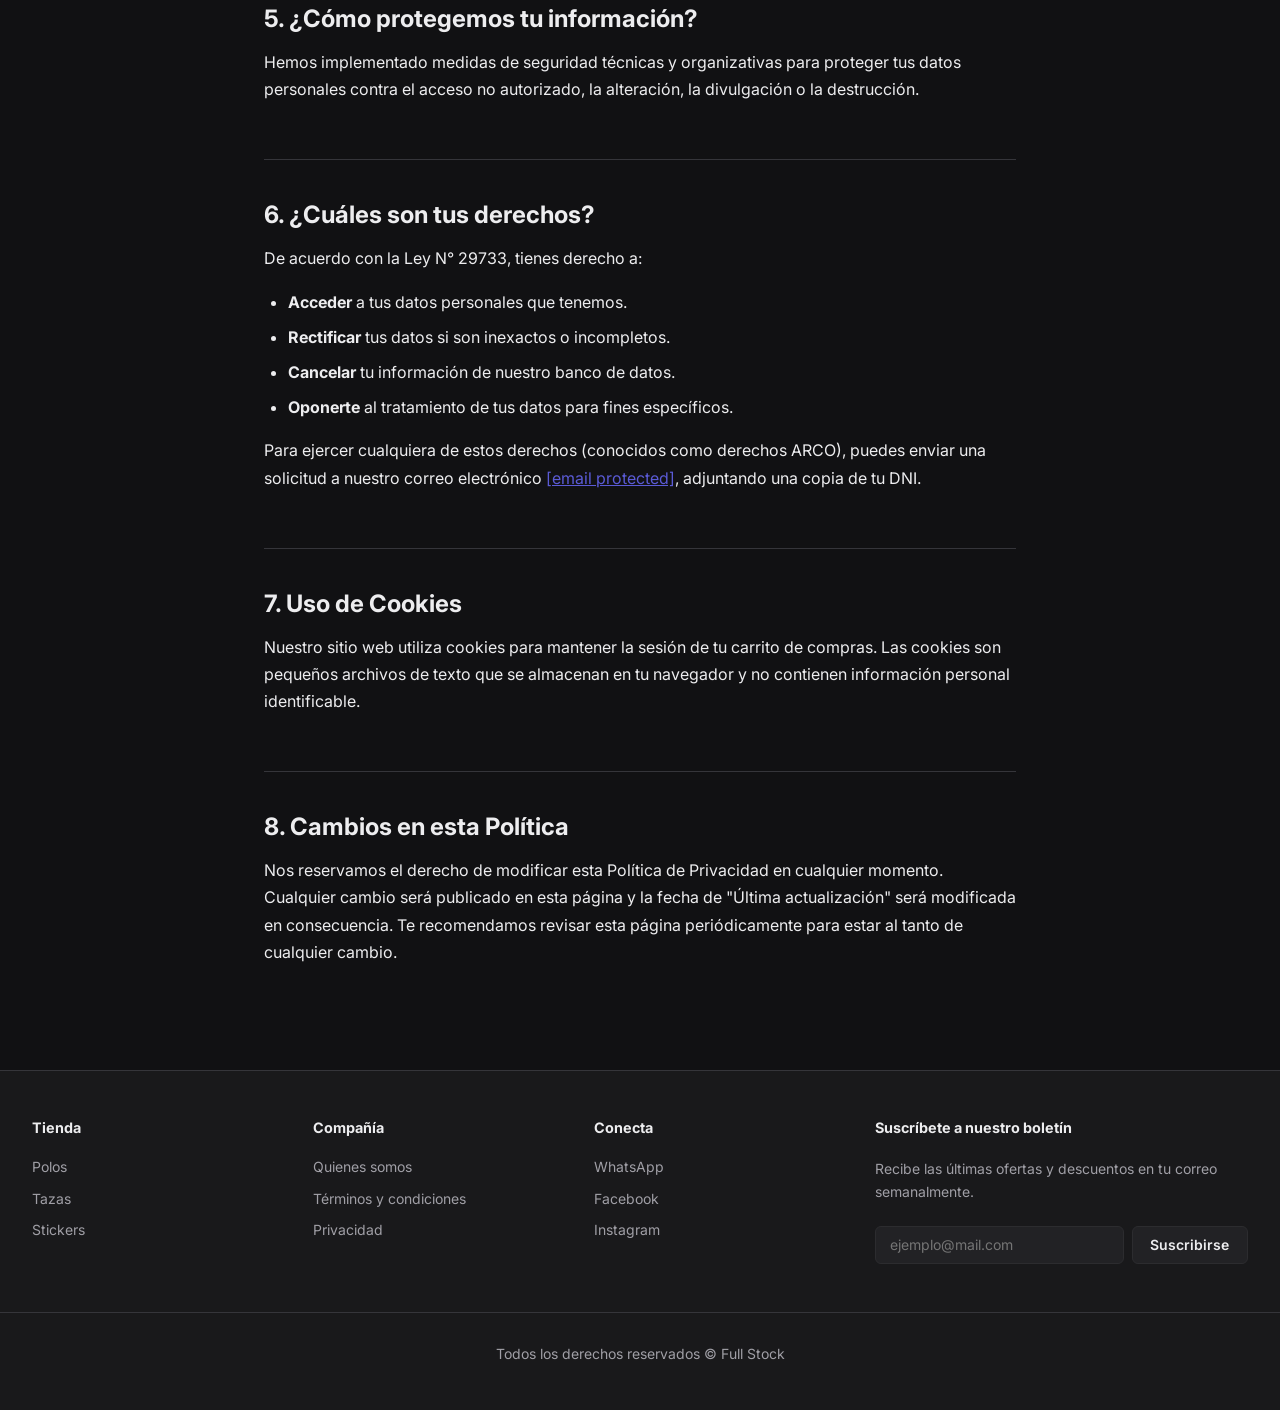
==== commit 6b55642b: "Agrega tienda completa: catálogos, carrito, checkout y modo oscuro - Páginas de catálogo (polos, taz" ====
--- a/privacy.html
+++ b/privacy.html
@@ -6,16 +6,24 @@
     <title>Política de Privacidad | Full Stock</title>
     <link rel="stylesheet" href="styles.css" />
   </head>
-  <body>
+  <body class="internal-page">
 
     <header class="site-header">
       <div class="header-inner">
-        <a href="index.html" class="logo">Full Stock</a>
-        <nav class="main-nav">
-          <a href="about.html">Quiénes somos</a>
-          <a href="privacy.html">Privacidad</a>
-          <a href="terms.html">Términos y Condiciones</a>
+        <a href="index.html" class="logo"><img src="images/logo.svg" alt="Full Stock" /></a>
+        <nav class="header-nav">
+          <a href="polos.html">Polos</a>
+          <a href="tazas.html">Tazas</a>
+          <a href="stickers.html">Stickers</a>
         </nav>
+        <a href="carrito.html" class="cart-icon" aria-label="Carrito de compras">
+          <svg xmlns="http://www.w3.org/2000/svg" width="24" height="24" viewBox="0 0 24 24" fill="none" stroke="currentColor" stroke-width="2" stroke-linecap="round" stroke-linejoin="round">
+            <circle cx="9" cy="21" r="1"></circle>
+            <circle cx="20" cy="21" r="1"></circle>
+            <path d="M1 1h4l2.68 13.39a2 2 0 0 0 2 1.61h9.72a2 2 0 0 0 2-1.61L23 6H6"></path>
+          </svg>
+          <span class="cart-badge" style="display:none">0</span>
+        </a>
       </div>
     </header>
 
@@ -142,4 +150,48 @@
         <p>
           Nos reservamos el derecho de modificar esta Política de Privacidad en
           cualquier momento. Cualquier cambio será publicado en esta página y la
-          fecha de "Última actu+          fecha de "Última actualización" será modificada en consecuencia. Te
+          recomendamos revisar esta página periódicamente para estar al tanto
+          de cualquier cambio.
+        </p>
+      </section>
+
+    </main>
+
+    <footer class="site-footer">
+      <div class="container footer-grid">
+        <div class="footer-col">
+          <h4>Tienda</h4>
+          <a href="polos.html">Polos</a>
+          <a href="tazas.html">Tazas</a>
+          <a href="stickers.html">Stickers</a>
+        </div>
+        <div class="footer-col">
+          <h4>Compañía</h4>
+          <a href="about.html">Quienes somos</a>
+          <a href="terms.html">Términos y condiciones</a>
+          <a href="privacy.html">Privacidad</a>
+        </div>
+        <div class="footer-col">
+          <h4>Conecta</h4>
+          <a href="https://wa.me/">WhatsApp</a>
+          <a href="https://www.facebook.com/">Facebook</a>
+          <a href="https://www.instagram.com/">Instagram</a>
+        </div>
+        <div class="footer-col footer-newsletter">
+          <h4>Suscríbete a nuestro boletín</h4>
+          <p>Recibe las últimas ofertas y descuentos en tu correo semanalmente.</p>
+          <form class="newsletter-form">
+            <input type="email" placeholder="ejemplo@mail.com" required />
+            <button type="submit">Suscribirse</button>
+          </form>
+        </div>
+      </div>
+      <p class="footer-copy">Todos los derechos reservados &copy; Full Stock</p>
+    </footer>
+
+    <script src="js/darkmode.js?v=2"></script>
+    <script src="js/products.js?v=2"></script>
+    <script src="js/main.js?v=2"></script>
+  </body>
+</html>
--- a/styles.css
+++ b/styles.css
@@ -1,4 +1,148 @@
-@import url('https://fonts.googleapis.com/css2?family=Playfair+Display:wght@400;700&family=Inter:wght@400;500;600&display=swap');
+@import url('https://fonts.googleapis.com/css2?family=Inter:wght@400;500;600;700;800&family=Lora:ital,wght@0,400;0,700;1,400&family=Protest+Guerrilla&family=Source+Code+Pro:wght@400;600&display=swap');
+
+/* ===== DESIGN SYSTEM ===== */
+:root {
+  /* Font families */
+  --family-text:     'Inter', -apple-system, BlinkMacSystemFont, 'Segoe UI', Roboto, 'Helvetica Neue', Arial, sans-serif;
+  --family-heading:  var(--family-text);
+  --family-display:  'Protest Guerrilla', 'Protest Strike', 'Stencil', 'Impact', sans-serif;
+  --family-code:     'Source Code Pro', 'Menlo', 'Consolas', 'Monaco', 'Courier New', monospace;
+  --family-emphasis: 'Lora', 'Georgia', 'Palatino Linotype', 'Book Antiqua', 'Times New Roman', serif;
+
+  /* Base */
+  --black:       #000000;
+  --white:       #ffffff;
+  --background:  #f8f8fa;
+
+  /* Accent scale (iris) */
+  --accent-1:    #fdfdff;
+  --accent-2:    #f8f8ff;
+  --accent-3:    #f0f1fe;
+  --accent-4:    #e6e7ff;
+  --accent-5:    #dadcff;
+  --accent-6:    #cbcdff;
+  --accent-7:    #b8baf8;
+  --accent-8:    #9b9ef0;
+  --accent-9:    #5b5bd6;
+  --accent-10:   #5151cd;
+  --accent-11:   #5753c6;
+  --accent-12:   #272962;
+  --accent-contrast: #ffffff;
+
+  /* Neutral scale (slate) */
+  --neutral-1:   #fcfcfd;
+  --neutral-2:   #f9f9fb;
+  --neutral-3:   #eff0f3;
+  --neutral-4:   #e7e8ec;
+  --neutral-5:   #e0e1e6;
+  --neutral-6:   #d8d9e0;
+  --neutral-7:   #cdced7;
+  --neutral-8:   #b9bbc6;
+  --neutral-9:   #8b8d98;
+  --neutral-10:  #80828d;
+  --neutral-11:  #62636c;
+  --neutral-12:  #1e1f24;
+
+  /* Semantic aliases (used across the site) */
+  --bg:          var(--white);
+  --text:        var(--neutral-12);
+  --text-muted:  var(--neutral-11);
+  --accent:      var(--accent-9);
+  --accent-dark: var(--accent-10);
+  --border:      var(--neutral-5);
+  --logo-color:  var(--accent-9);
+}
+
+/* ===== DARK MODE ===== */
+.dark {
+  --black:       #ffffff;
+  --white:       #111113;
+  --background:  #18181b;
+
+  --accent-1:    #13131e;
+  --accent-2:    #171625;
+  --accent-3:    #202248;
+  --accent-4:    #262a65;
+  --accent-5:    #303374;
+  --accent-6:    #3d3e85;
+  --accent-7:    #4a4a9b;
+  --accent-8:    #5c5cbd;
+  --accent-9:    #5b5bd6;
+  --accent-10:   #6e6ade;
+  --accent-11:   #b1a9ff;
+  --accent-12:   #e0dffe;
+  --accent-contrast: #ffffff;
+
+  --neutral-1:   #111113;
+  --neutral-2:   #19191b;
+  --neutral-3:   #222225;
+  --neutral-4:   #2c2c2f;
+  --neutral-5:   #35353a;
+  --neutral-6:   #3e3e44;
+  --neutral-7:   #504f57;
+  --neutral-8:   #706f7b;
+  --neutral-9:   #7e7d86;
+  --neutral-10:  #908f96;
+  --neutral-11:  #a09fa6;
+  --neutral-12:  #ededef;
+}
+
+.dark .site-header {
+  background-color: var(--neutral-2);
+}
+
+.dark .hero::before {
+  background: rgba(0, 0, 0, 0.7);
+}
+
+.dark .promise-section {
+  background-color: var(--neutral-2);
+}
+
+.dark .product-image {
+  background-color: var(--neutral-3);
+}
+
+.dark .product-detail-image {
+  background-color: var(--neutral-3);
+}
+
+.dark .product-card {
+  background-color: var(--neutral-2);
+  border-color: var(--neutral-4);
+}
+
+.dark .cart-box,
+.dark .summary-card,
+.dark .checkout-section input,
+.dark .checkout-section select {
+  background-color: var(--neutral-2);
+  border-color: var(--neutral-4);
+  color: var(--neutral-12);
+}
+
+.dark .site-footer {
+  background-color: var(--neutral-2);
+}
+
+.dark .newsletter-form input {
+  background-color: var(--neutral-3);
+  border-color: var(--neutral-4);
+  color: var(--neutral-12);
+}
+
+.dark .newsletter-form button,
+.dark .catalog-sidebar button {
+  background-color: var(--neutral-3);
+  border-color: var(--neutral-4);
+  color: var(--neutral-12);
+}
+
+.dark .filter-range input {
+  background-color: var(--neutral-2);
+  border-color: var(--neutral-4);
+  color: var(--neutral-12);
+}
 
 /* ===== RESET Y BASE ===== */
 *, *::before, *::after {
@@ -8,9 +152,9 @@
 }
 
 body {
-  font-family: 'Inter', sans-serif;
-  color: #1a1a1a;
-  background-color: #fff;
+  font-family: var(--family-text);
+  color: var(--text);
+  background-color: var(--bg);
 }
 
 img {
@@ -26,18 +170,11 @@
 
 /* ===== CONTAINER ===== */
 .container {
-  padding-left: 1rem;
-  padding-right: 1rem;
+  padding-left: 1.5rem;
+  padding-right: 1.5rem;
   max-width: 80rem;
   margin-left: auto;
   margin-right: auto;
-}
-
-@media (min-width: 40rem) {
-  .container {
-    padding-left: 1.5rem;
-    padding-right: 1.5rem;
-  }
 }
 
 @media (min-width: 64rem) {
@@ -49,25 +186,33 @@
 
 /* ===== HEADER ===== */
 .site-header {
-  border-bottom: 1px solid #e5e5e5;
-  padding: 1rem 0;
+  border-bottom: 1px solid var(--border);
+  background-color: #ffffff;
+  padding: 0.65rem 0;
+  position: sticky;
+  top: 0;
+  z-index: 100;
 }
 
 .header-inner {
   display: flex;
   align-items: center;
   justify-content: space-between;
-  padding-left: 1rem;
-  padding-right: 1rem;
+  padding-left: 1.5rem;
+  padding-right: 1.5rem;
   max-width: 80rem;
   margin: 0 auto;
 }
 
 .logo {
-  font-family: 'Playfair Display', serif;
-  font-weight: 700;
-  font-size: 1.5rem;
-  color: #1a1a1a;
+  display: inline-flex;
+  align-items: center;
+}
+
+.logo img {
+  height: 1.75rem;
+  width: auto;
+  display: block;
 }
 
 .header-nav {
@@ -77,41 +222,130 @@
 
 .header-nav a {
   font-size: 0.95rem;
-  color: #444;
+  color: var(--text-muted);
   transition: color 0.2s;
 }
 
 .header-nav a:hover {
-  color: #000;
+  color: var(--accent);
 }
 
 .cart-icon {
-  color: #444;
-  display: flex;
+  color: var(--text);
+  display: inline-flex;
   align-items: center;
+  position: relative;
+  transition: color 0.2s;
 }
 
 .cart-icon:hover {
-  color: #000;
+  color: var(--accent);
+}
+
+.cart-badge {
+  position: absolute;
+  top: -0.5rem;
+  right: -0.65rem;
+  background-color: var(--accent);
+  color: #ffffff;
+  font-size: 0.7rem;
+  font-weight: 700;
+  min-width: 1.1rem;
+  height: 1.1rem;
+  padding: 0 0.3rem;
+  border-radius: 999px;
+  display: flex;
+  align-items: center;
+  justify-content: center;
+  line-height: 1;
+}
+
+/* ===== HERO ===== */
+.hero {
+  background-image: url('https://images.unsplash.com/photo-1517694712202-14dd9538aa97?w=1600&h=800&fit=crop');
+  background-size: cover;
+  background-position: center;
+  min-height: 480px;
+  display: flex;
+  align-items: center;
+  position: relative;
+}
+
+.hero::before {
+  content: '';
+  position: absolute;
+  inset: 0;
+  background: rgba(0, 0, 0, 0.55);
+}
+
+.hero-content {
+  position: relative;
+  z-index: 1;
+  padding: 4rem 2rem;
+  max-width: 80rem;
+  margin: 0 auto;
+  width: 100%;
+  text-align: center;
+  display: flex;
+  flex-direction: column;
+  align-items: center;
+}
+
+.hero-content h1 {
+  font-family: var(--family-heading);
+  font-weight: 700;
+  font-size: clamp(2rem, 5vw, 3.5rem);
+  color: #ffffff;
+  line-height: 1.2;
+  margin-bottom: 1.25rem;
+}
+
+.hero-content p {
+  color: rgba(255, 255, 255, 0.9);
+  font-size: 1rem;
+  line-height: 1.7;
+  margin-bottom: 2rem;
+  max-width: 40ch;
+}
+
+.hero-content p a {
+  color: rgba(255, 255, 255, 0.9);
+  text-decoration: underline;
+}
+
+.btn-primary {
+  display: inline-block;
+  background-color: var(--accent);
+  color: #ffffff;
+  font-weight: 600;
+  font-size: 0.95rem;
+  padding: 0.75rem 1.75rem;
+  border-radius: 0.375rem;
+  transition: background-color 0.2s;
+}
+
+.btn-primary:hover {
+  background-color: var(--accent-dark);
 }
 
 /* ===== CATEGORIES SECTION ===== */
 .categories-section {
-  padding: 3rem 0;
+  padding: 4rem 0;
 }
 
 .categories-section h2 {
-  font-family: 'Playfair Display', serif;
+  font-family: var(--family-heading);
   font-size: 2rem;
   font-weight: 700;
   margin-bottom: 0.75rem;
+  color: var(--text);
 }
 
 .categories-subtitle {
-  color: #555;
+  color: var(--text-muted);
   line-height: 1.6;
   max-width: 60ch;
-  margin-bottom: 2rem;
+  margin-bottom: 2.5rem;
 }
 
 .categories-grid {
@@ -139,6 +373,12 @@
   .category-card {
     flex: 1;
   }
+}
+
+.category-card,
+.category-card h3,
+.category-card p {
+  text-decoration: none;
 }
 
 .category-image-container {
@@ -152,115 +392,770 @@
   width: 100%;
   height: 100%;
   object-fit: cover;
+  transition: transform 0.3s ease;
+}
+
+.category-card:hover .category-image-container img {
+  transform: scale(1.04);
 }
 
 .category-card h3 {
   font-size: 1.1rem;
   font-weight: 700;
   margin-bottom: 0.4rem;
+  color: var(--text);
 }
 
 .category-card p {
-  color: #555;
+  color: var(--text-muted);
   font-size: 0.9rem;
   line-height: 1.5;
 }
 
+/* ===== PROMISE SECTION ===== */
+.promise-section {
+  background-color: #f9fafb;
+  padding: 4rem 0;
+}
+
+.promise-title {
+  font-family: var(--family-heading);
+  font-size: 1.5rem;
+  font-weight: 700;
+  line-height: 2rem;
+  color: var(--text);
+  text-align: center;
+  margin-bottom: 2.5rem;
+}
+
+.promise-grid {
+  display: grid;
+  grid-template-columns: 1fr;
+  gap: 2.5rem;
+  text-align: center;
+}
+
+@media (min-width: 40rem) {
+  .promise-grid {
+    grid-template-columns: repeat(2, 1fr);
+    gap: 2rem;
+  }
+}
+
+@media (min-width: 64rem) {
+  .promise-grid {
+    grid-template-columns: repeat(4, 1fr);
+  }
+}
+
+.promise-icon {
+  display: flex;
+  justify-content: center;
+  margin-bottom: 1rem;
+  color: var(--accent);
+}
+
+.promise-item h3 {
+  font-size: 1rem;
+  font-weight: 700;
+  margin-bottom: 0.5rem;
+  color: var(--text);
+}
+
+.promise-item p {
+  font-size: 0.875rem;
+  color: var(--text-muted);
+  line-height: 1.6;
+  max-width: 28ch;
+  margin: 0 auto;
+}
+
 /* ===== FOOTER ===== */
 .site-footer {
-  border-top: 1px solid #e5e5e5;
-  padding: 2rem 0;
-  margin-top: 2rem;
+  background-color: #ffffff;
+  border-top: 1px solid var(--border);
+  padding: 3rem 0;
+}
+
+.footer-grid {
+  display: grid;
+  grid-template-columns: 1fr;
+  gap: 2.5rem;
+}
+
+@media (min-width: 40rem) {
+  .footer-grid {
+    grid-template-columns: repeat(2, 1fr);
+  }
+}
+
+@media (min-width: 64rem) {
+  .footer-grid {
+    grid-template-columns: repeat(3, 1fr) 1.5fr;
+    gap: 3rem;
+  }
+}
+
+.footer-col {
+  display: flex;
+  flex-direction: column;
+  gap: 0.9rem;
+}
+
+.footer-col h4 {
+  font-size: 0.9rem;
+  font-weight: 700;
+  color: var(--text);
+  margin-bottom: 0.5rem;
+}
+
+.footer-col a {
+  font-size: 0.875rem;
+  color: var(--text-muted);
+  transition: color 0.2s;
+}
+
+.footer-col a:hover {
+  color: var(--accent);
+}
+
+.footer-newsletter p {
+  font-size: 0.875rem;
+  color: var(--text-muted);
+  line-height: 1.6;
+  margin-bottom: 0.25rem;
+}
+
+.newsletter-form {
+  display: flex;
+  gap: 0.5rem;
+  margin-top: 0.25rem;
+}
+
+.newsletter-form input {
+  flex: 1;
+  min-width: 0;
+  padding: 0.6rem 0.9rem;
+  border: 1px solid var(--border);
+  border-radius: 0.375rem;
+  font-size: 0.875rem;
+  font-family: inherit;
+  background-color: #ffffff;
+}
+
+.newsletter-form input:focus {
+  outline: none;
+  border-color: var(--accent);
+}
+
+.newsletter-form button {
+  padding: 0.6rem 1.1rem;
+  background-color: #f3f4f6;
+  color: var(--text);
+  border: 1px solid var(--border);
+  border-radius: 0.375rem;
+  font-size: 0.875rem;
+  font-weight: 600;
+  font-family: inherit;
+  cursor: pointer;
+  transition: background-color 0.2s;
+}
+
+.newsletter-form button:hover {
+  background-color: #e5e7eb;
+}
+
+.footer-copy {
+  text-align: center;
+  font-size: 0.875rem;
+  color: var(--text-muted);
+  margin-top: 3rem;
+  padding-top: 2rem;
+  border-top: 1px solid var(--border);
+}
+
+/* ===== CATALOG (polos, tazas, stickers) ===== */
+.catalog-header {
+  padding: 1.75rem 0 1rem;
+  border-bottom: 1px solid var(--border);
+}
+
+.catalog-header h1 {
+  font-family: var(--family-heading);
+  font-size: 2rem;
+  font-weight: 800;
+  color: var(--text);
+  margin-bottom: 0.4rem;
+}
+
+.catalog-header p {
+  color: var(--text);
+  font-size: 0.9rem;
+  line-height: 1.5;
+}
+
+.catalog-body {
+  padding: 2rem 0 3.5rem;
+}
+
+.catalog-layout {
+  display: grid;
+  grid-template-columns: 1fr;
+  gap: 2rem;
+}
+
+@media (min-width: 64rem) {
+  .catalog-layout {
+    grid-template-columns: 14rem 1fr;
+    gap: 2.5rem;
+    align-items: start;
+  }
+}
+
+.catalog-sidebar .filter-form {
+  display: flex;
+  flex-direction: column;
+  gap: 1rem;
+}
+
+.catalog-sidebar fieldset {
+  border: none;
+  padding: 0;
+}
+
+.catalog-sidebar legend {
+  font-size: 1rem;
+  font-weight: 700;
+  color: var(--text);
+  margin-bottom: 0.75rem;
+}
+
+.filter-range {
+  display: flex;
+  gap: 0.75rem;
+}
+
+.filter-range label {
+  flex: 1;
+  display: flex;
+  flex-direction: column;
+  font-size: 0.8rem;
+  color: var(--text);
+  gap: 0.35rem;
+}
+
+.filter-range input {
+  padding: 0.5rem 0.6rem;
+  border: 1px solid var(--border);
+  border-radius: 0.375rem;
+  font-family: inherit;
+  font-size: 0.9rem;
+}
+
+.catalog-sidebar button {
+  padding: 0.65rem 1rem;
+  background-color: #f3f4f6;
+  color: var(--text);
+  border: 1px solid var(--border);
+  border-radius: 0.375rem;
+  font-size: 0.875rem;
+  font-weight: 500;
+  font-family: inherit;
+  cursor: pointer;
+  transition: background-color 0.2s;
+}
+
+.catalog-sidebar button:hover {
+  background-color: #e5e7eb;
+}
+
+.product-grid {
+  display: grid;
+  grid-template-columns: 1fr;
+  gap: 1.25rem;
+}
+
+@media (min-width: 40rem) {
+  .product-grid {
+    grid-template-columns: repeat(2, 1fr);
+  }
+}
+
+@media (min-width: 64rem) {
+  .product-grid {
+    grid-template-columns: repeat(3, 1fr);
+  }
+}
+
+.product-card {
+  display: flex;
+  flex-direction: column;
+  background-color: #ffffff;
+  border: 1px solid var(--border);
+  border-radius: 0.5rem;
+  overflow: hidden;
+  text-decoration: none;
+  color: inherit;
+  transition: box-shadow 0.2s, transform 0.2s;
+}
+
+.product-card:hover {
+  box-shadow: 0 6px 18px rgba(0, 0, 0, 0.08);
+  transform: translateY(-2px);
+}
+
+.product-image {
+  display: block;
+  aspect-ratio: 1 / 1;
+  background-color: #f3f4f6;
+  padding: 0.75rem;
+}
+
+.product-image img {
+  width: 100%;
+  height: 100%;
+  object-fit: contain;
+}
+
+.product-info {
+  padding: 0.9rem 1rem 1rem;
+}
+
+.product-info h2 {
+  font-size: 0.9rem;
+  font-weight: 700;
+  color: var(--text);
+  margin-bottom: 0.4rem;
+}
+
+.product-info p {
+  font-size: 0.8rem;
+  color: var(--text-muted);
+  line-height: 1.45;
+  margin-bottom: 0.6rem;
+}
+
+.product-price {
+  font-size: 0.9rem;
+  font-weight: 700;
+  color: var(--text);
+  margin-bottom: 0;
+}
+
+.header-nav a.active {
+  color: var(--accent);
+}
+
+/* ===== PRODUCT DETAIL ===== */
+.product-detail-section {
+  padding: 3rem 0 4rem;
+}
+
+.product-detail {
+  display: grid;
+  grid-template-columns: 1fr;
+  gap: 2.5rem;
+}
+
+@media (min-width: 48rem) {
+  .product-detail {
+    grid-template-columns: 1fr 1fr;
+    gap: 3rem;
+    align-items: start;
+  }
+}
+
+.product-detail-image {
+  aspect-ratio: 1 / 1;
+  background-color: #f3f4f6;
+  border-radius: 0.5rem;
+  padding: 2.5rem;
+  display: flex;
+  align-items: center;
+  justify-content: center;
+}
+
+.product-detail-image img {
+  max-width: 100%;
+  max-height: 100%;
+  object-fit: contain;
+}
+
+.product-detail-info h1 {
+  font-family: var(--family-heading);
+  font-size: 2.25rem;
+  font-weight: 700;
+  color: var(--text);
+  margin-bottom: 0.75rem;
+}
+
+.product-detail-price {
+  font-size: 1.75rem;
+  font-weight: 700;
+  color: var(--text);
+  margin-bottom: 1.5rem;
+}
+
+.product-detail-description {
+  color: var(--text);
+  line-height: 1.6;
+  margin-bottom: 1.5rem;
+}
+
+.btn-block {
+  display: block;
+  width: 100%;
+  text-align: center;
+  border: none;
+  cursor: pointer;
+  font-family: inherit;
+  font-size: 1rem;
+  padding: 0.9rem 1.25rem;
+}
+
+.product-detail-divider {
+  border: none;
+  border-top: 1px solid var(--border);
+  margin: 2rem 0 1.5rem;
+}
+
+.product-features-title {
+  font-size: 1rem;
+  font-weight: 700;
+  color: var(--accent);
+  margin-bottom: 1rem;
+}
+
+.product-features-list {
+  padding-left: 1.25rem;
+  color: var(--text);
+}
+
+.product-features-list li {
+  font-size: 0.95rem;
+  line-height: 1.6;
+  margin-bottom: 0.5rem;
+}
+
+/* ===== CART / CHECKOUT ===== */
+.cart-section {
+  padding: 3rem 0 5rem;
+}
+
+.cart-title {
+  font-family: var(--family-heading);
+  font-size: 2rem;
+  font-weight: 700;
+  color: var(--text);
+  text-align: center;
+  margin-bottom: 2.5rem;
+}
+
+.cart-empty {
+  max-width: 32rem;
+  margin: 0 auto;
+}
+
+.cart-box {
+  border: 1px solid var(--border);
+  border-radius: 0.5rem;
+  padding: 1.5rem;
+  background-color: #ffffff;
+}
+
+.cart-total-row {
+  display: flex;
+  justify-content: space-between;
+  align-items: center;
+  padding-bottom: 1.25rem;
+  margin-bottom: 1.25rem;
+  border-bottom: 1px solid var(--border);
+  font-size: 1rem;
+  font-weight: 600;
+  color: var(--text);
+}
+
+.checkout-layout {
+  display: grid;
+  grid-template-columns: 1fr;
+  gap: 3rem;
+}
+
+@media (min-width: 64rem) {
+  .checkout-layout {
+    grid-template-columns: 1fr 1fr;
+    gap: 4rem;
+    align-items: start;
+  }
+}
+
+.checkout-form {
+  display: flex;
+  flex-direction: column;
+}
+
+.checkout-section h2 {
+  font-size: 1.25rem;
+  font-weight: 700;
+  color: var(--text);
+  margin-bottom: 1.25rem;
+}
+
+.checkout-section label {
+  display: flex;
+  flex-direction: column;
+  font-size: 0.95rem;
+  font-weight: 500;
+  color: var(--text);
+  gap: 0.5rem;
+  margin-bottom: 1.25rem;
+}
+
+.checkout-section input,
+.checkout-section select {
+  padding: 0.75rem 0.9rem;
+  border: 1px solid var(--border);
+  border-radius: 0.5rem;
+  font-size: 0.95rem;
+  font-family: inherit;
+  font-weight: 400;
+  background-color: #ffffff;
+  color: var(--text);
+}
+
+.checkout-section input:focus,
+.checkout-section select:focus {
+  outline: none;
+  border-color: var(--accent);
+  box-shadow: 0 0 0 3px rgba(108, 99, 255, 0.15);
+}
+
+.checkout-divider {
+  border: none;
+  border-top: 1px solid var(--border);
+  margin: 1rem 0 2rem;
+}
+
+.checkout-submit {
+  margin-top: 1rem;
+  padding: 1rem;
+  font-size: 1rem;
+  font-weight: 600;
+}
+
+.checkout-summary h2 {
+  font-size: 1.25rem;
+  font-weight: 700;
+  color: var(--text);
+  margin-bottom: 1.25rem;
+}
+
+.summary-card {
+  border: 1px solid var(--border);
+  border-radius: 0.5rem;
+  background-color: #ffffff;
+  overflow: hidden;
+}
+
+.summary-items {
+  padding: 1.25rem;
+  display: flex;
+  flex-direction: column;
+  gap: 1.25rem;
+}
+
+.summary-item {
+  display: grid;
+  grid-template-columns: 80px 1fr;
+  gap: 1rem;
+  align-items: center;
+}
+
+.summary-item img {
+  width: 80px;
+  height: 80px;
+  object-fit: contain;
+  background-color: #f3f4f6;
+  border-radius: 0.5rem;
+  padding: 0.5rem;
+}
+
+.summary-item-body {
+  display: flex;
+  flex-direction: column;
+  gap: 0.5rem;
+}
+
+.summary-item-head {
+  display: flex;
+  justify-content: space-between;
+  align-items: flex-start;
+  gap: 0.5rem;
+}
+
+.summary-item-head h3 {
+  font-size: 0.95rem;
+  font-weight: 700;
+  color: var(--text);
+}
+
+.summary-remove {
+  background: none;
+  border: none;
+  font-size: 1.25rem;
+  line-height: 1;
+  color: var(--text-muted);
+  cursor: pointer;
+  padding: 0 0.25rem;
+  transition: color 0.2s;
+}
+
+.summary-remove:hover {
+  color: #ef4444;
+}
+
+.summary-item-meta {
+  display: flex;
+  justify-content: flex-end;
+  align-items: center;
+  gap: 0.5rem;
+  font-size: 0.95rem;
+  color: var(--text);
+}
+
+.summary-times {
+  color: var(--text-muted);
+}
+
+.summary-total-row {
+  display: flex;
+  justify-content: space-between;
+  align-items: center;
+  padding: 1.25rem;
+  border-top: 1px solid var(--border);
+  font-size: 1rem;
+  font-weight: 600;
+  color: var(--text);
+}
+
+/* Toast notification */
+.toast {
+  position: fixed;
+  bottom: 2rem;
+  left: 50%;
+  transform: translateX(-50%) translateY(2rem);
+  background-color: var(--text);
+  color: #ffffff;
+  padding: 0.75rem 1.25rem;
+  border-radius: 0.5rem;
+  font-size: 0.9rem;
+  box-shadow: 0 4px 20px rgba(0, 0, 0, 0.15);
+  opacity: 0;
+  pointer-events: none;
+  transition: opacity 0.25s, transform 0.25s;
+  z-index: 1000;
+}
+
+.toast.visible {
+  opacity: 1;
+  transform: translateX(-50%) translateY(0);
+}
+
+/* ===== THANK YOU ===== */
+.thank-you-section {
+  padding: 5rem 0;
+  display: flex;
+  justify-content: center;
+}
+
+.thank-you-card {
+  max-width: 32rem;
+  margin: 0 auto;
+  text-align: center;
+  background-color: #ffffff;
+  border: 1px solid var(--border);
+  border-radius: 0.75rem;
+  padding: 3rem 2rem;
+}
+
+.thank-you-icon {
+  display: flex;
+  justify-content: center;
+  color: var(--accent);
+  margin-bottom: 1.5rem;
+}
+
+.thank-you-card h1 {
+  font-family: var(--family-heading);
+  font-size: 2rem;
+  font-weight: 700;
+  color: var(--text);
+  margin-bottom: 1rem;
+}
+
+.thank-you-message {
+  color: var(--text-muted);
+  line-height: 1.7;
+  margin-bottom: 1.5rem;
+}
+
+.thank-you-order {
+  font-size: 0.95rem;
+  color: var(--text);
+  margin-bottom: 2rem;
 }
 
 /* ===== PÁGINAS INTERNAS (about, privacy, terms) ===== */
-.header-inner nav a,
-header nav a {
-  color: #444;
-  font-size: 0.95rem;
-}
-
-header {
-  border-bottom: 1px solid #e5e5e5;
-  padding: 1rem 0;
-}
-
-.header-inner {
-  display: flex;
-  align-items: center;
-  justify-content: space-between;
-}
-
-main {
+.internal-page main {
   max-width: 50rem;
   margin: 3rem auto;
-  padding: 0 1rem;
-}
-
-section {
+  padding: 0 1.5rem;
+}
+
+.internal-page main section {
   margin-bottom: 2.5rem;
   padding-bottom: 2.5rem;
-  border-bottom: 1px solid #e5e5e5;
-}
-
-section:last-child {
+  border-bottom: 1px solid var(--border);
+}
+
+.internal-page main section:last-child {
   border-bottom: none;
 }
 
-h1 {
-  font-family: 'Playfair Display', serif;
+.internal-page main h1 {
+  font-family: var(--family-heading);
   font-size: 2.5rem;
   font-weight: 700;
   margin-bottom: 1rem;
-}
-
-h2 {
-  font-family: 'Playfair Display', serif;
+  color: var(--text);
+}
+
+.internal-page main h2 {
+  font-family: var(--family-heading);
   font-size: 1.5rem;
   font-weight: 700;
   margin-bottom: 1rem;
-}
-
-p {
+  color: var(--text);
+}
+
+.internal-page main p {
   line-height: 1.7;
-  color: #333;
+  color: var(--text);
   margin-bottom: 1rem;
 }
 
-ul {
+.internal-page main ul {
   padding-left: 1.5rem;
   margin-bottom: 1rem;
 }
 
-li {
+.internal-page main li {
   line-height: 1.7;
-  color: #333;
+  color: var(--text);
   margin-bottom: 0.5rem;
 }
 
-a {
-  color: #0066cc;
-}
-
-a:hover {
+.internal-page main a {
+  color: var(--accent);
   text-decoration: underline;
 }
-
-.logo {
-  font-family: 'Playfair Display', serif;
-  font-weight: 700;
-  font-size: 1.5rem;
-  color: #1a1a1a;
-  text-decoration: none;
-}
-
-footer {
-  border-top: 1px solid #e5e5e5;
-  padding: 2rem 1rem;
-  margin-top: 3rem;
-}
-
-.footer-inner {
-  max-width: 50rem;
-  margin: 0 auto;
-}
